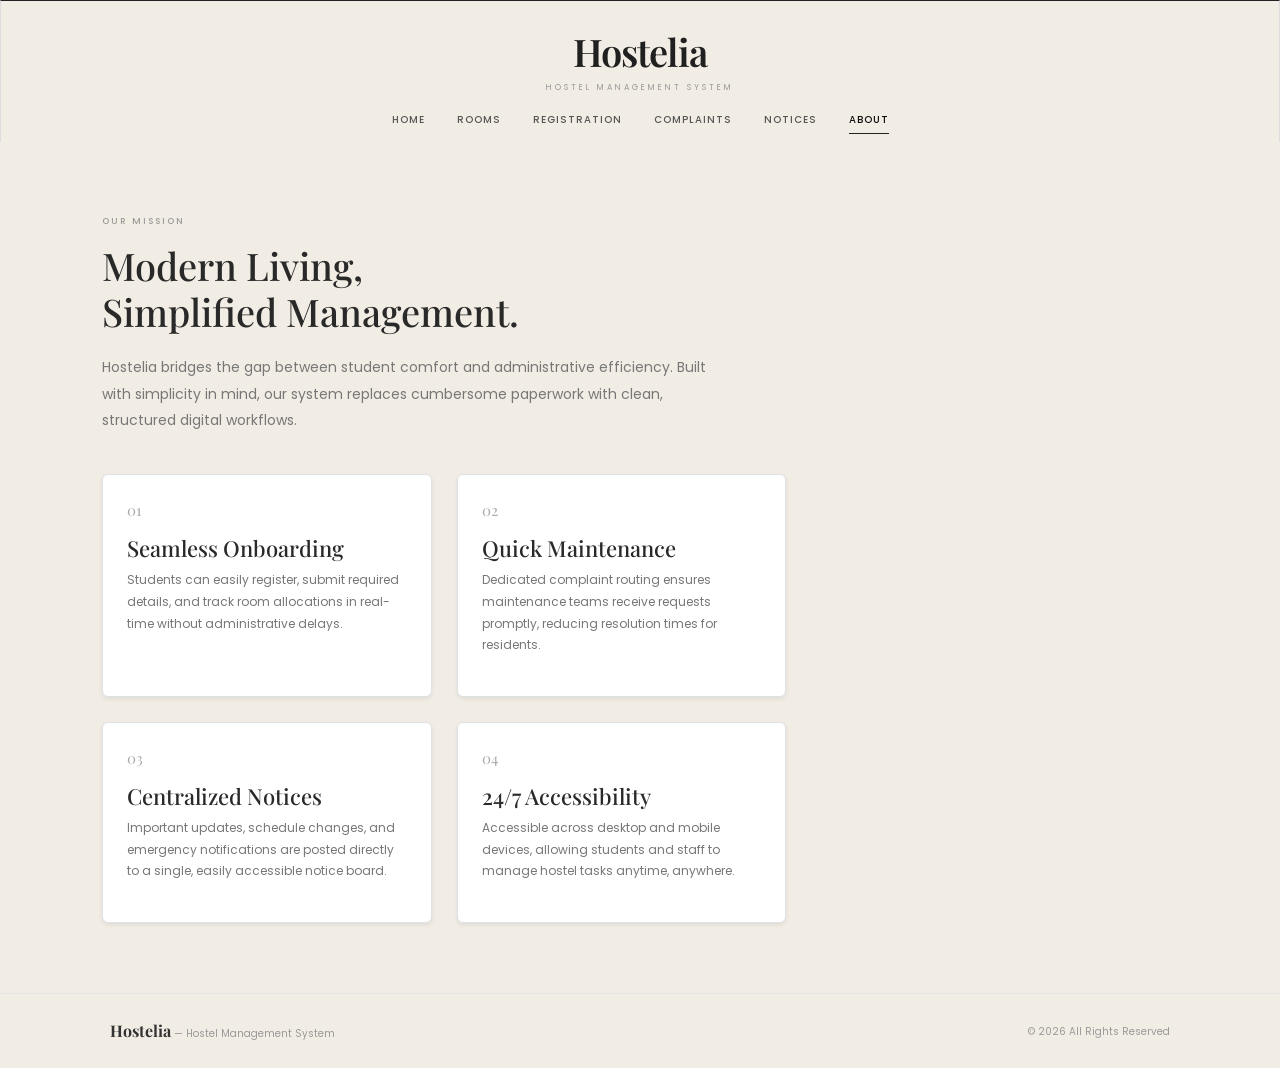
==== about.html @ 5755ddb9 "Initial commit" ====
<!DOCTYPE html>
<html lang="en">

<head>
    <meta charset="UTF-8">
    <meta name="viewport" content="width=device-width, initial-scale=1.0">
    <title>About Us | Hostelia</title>

    <!-- Bootstrap CSS -->
    <link href="https://cdn.jsdelivr.net/npm/bootstrap@5.3.3/dist/css/bootstrap.min.css" rel="stylesheet">

    <!-- Google Fonts -->
    <link rel="preconnect" href="https://fonts.googleapis.com">
    <link rel="preconnect" href="https://fonts.gstatic.com" crossorigin>
    <link href="https://fonts.googleapis.com/css2?family=Playfair+Display:wght@500;600;700&family=Poppins:wght@300;400;500;600&display=swap" rel="stylesheet">

    <!-- Custom CSS -->
    <link rel="stylesheet" href="css/style.css">
</head>

<body>

    <!-- Header -->
    <header class="site-header">
        <div class="logo">Hostelia</div>
        <p class="tagline">HOSTEL MANAGEMENT SYSTEM</p>

        <nav class="main-nav">
            <a href="index.html">HOME</a>
            <a href="rooms.html">ROOMS</a>
            <a href="registration.html">REGISTRATION</a>
            <a href="complaints.html">COMPLAINTS</a>
            <a href="notices.html">NOTICES</a>
            <a href="about.html" class="active">ABOUT</a>
        </nav>
    </header>

    <!-- Main Content -->
    <main class="container main-content">
        <div class="content-area w-100">
            <span class="section-label">OUR MISSION</span>
            <h2>Modern Living,<br>Simplified Management.</h2>
            <p class="intro-text">
                Hostelia bridges the gap between student comfort and administrative efficiency. Built with simplicity in mind, our system replaces cumbersome paperwork with clean, structured digital workflows.
            </p>

            <!-- Features Grid -->
            <div class="info-grid">
                <div class="info-box bg-white p-4 border rounded shadow-sm">
                    <span class="number">01</span>
                    <h3>Seamless Onboarding</h3>
                    <p>Students can easily register, submit required details, and track room allocations in real-time without administrative delays.</p>
                </div>

                <div class="info-box bg-white p-4 border rounded shadow-sm">
                    <span class="number">02</span>
                    <h3>Quick Maintenance</h3>
                    <p>Dedicated complaint routing ensures maintenance teams receive requests promptly, reducing resolution times for residents.</p>
                </div>

                <div class="info-box bg-white p-4 border rounded shadow-sm">
                    <span class="number">03</span>
                    <h3>Centralized Notices</h3>
                    <p>Important updates, schedule changes, and emergency notifications are posted directly to a single, easily accessible notice board.</p>
                </div>

                <div class="info-box bg-white p-4 border rounded shadow-sm">
                    <span class="number">04</span>
                    <h3>24/7 Accessibility</h3>
                    <p>Accessible across desktop and mobile devices, allowing students and staff to manage hostel tasks anytime, anywhere.</p>
                </div>
            </div>
        </div>
    </main>

    <!-- Footer -->
    <footer>
        <div class="footer-inner">
            <div>
                <strong>Hostelia</strong>
                <span> — Hostel Management System</span>
            </div>
            <div>
                © 2026 All Rights Reserved
            </div>
        </div>
    </footer>

    <!-- Scripts -->
    <script src="https://cdn.jsdelivr.net/npm/jquery@3.7.1/dist/jquery.min.js"></script>
    <script src="https://cdn.jsdelivr.net/npm/bootstrap@5.3.3/dist/js/bootstrap.bundle.min.js"></script>
    <script src="js/script.js"></script>
</body>

</html>
---- css/style.css ----
/* =========================================
   GENERAL
========================================= */

* {
    box-sizing: border-box;
}

/* Update global HTML & Body background to Sky Blue */
body {
    margin: 0;
    padding: 0;
    background-color: #f2ede4 !important; /* Richer, darker cream tone */
    color: #292929;
    font-family: 'Poppins', sans-serif;
}

/* Header background to match */
.site-header {
    background-color: #f2ede4 !important;
    text-align: center;
    padding-top: 22px;
    border-top: 1px solid #222;
    border-left: 1px solid #ddd;
    border-right: 1px solid #ddd;
}

/* Logo */

.logo {
    font-family: 'Playfair Display', serif;

    font-size: 38px;
    font-weight: 600;

    color: #202020;

    letter-spacing: -1px;
}


/* Small subtitle */

.tagline {
    font-size: 8px;

    letter-spacing: 3px;

    color: #999;

    margin-top: 2px;
    margin-bottom: 18px;
}


/* =========================================
   NAVIGATION
========================================= */

.main-nav {
    display: flex;
    justify-content: center;
    align-items: center;

    gap: 32px;

    padding-bottom: 15px;
}

.main-nav a {
    position: relative;

    text-decoration: none;

    color: #555;

    font-size: 10px;

    font-weight: 500;

    letter-spacing: 1px;

    transition: 0.3s;
}


/* Hover */

.main-nav a:hover {
    color: #111;
}


/* Active page */

.main-nav a.active {
    color: #111;
}


/* Small underline */

.main-nav a.active::after {

    content: "";

    position: absolute;

    left: 0;
    right: 0;

    bottom: -7px;

    height: 1px;

    background: #222;
}


/* =========================================
   HERO
========================================= */

.hero {

    position: relative;

    height: 440px;

    background-image: url("../images/hostel.jpg");

    background-size: cover;

    background-position: center;

    display: flex;

    align-items: center;

    justify-content: center;

    overflow: hidden;
}


/* Dark overlay */

.hero-overlay {

    position: absolute;

    inset: 0;

    background: rgba(0, 0, 0, 0.48);
}


/* Hero content */

.hero-content {

    position: relative;

    z-index: 2;

    text-align: center;

    color: white;

    width: 600px;

    padding: 35px 50px;

    border: 1px solid rgba(255, 255, 255, 0.55);

    background: rgba(0, 0, 0, 0.12);

    backdrop-filter: blur(1px);
}


/* Category */

.hero-category {

    font-size: 8px;

    letter-spacing: 3px;

    font-weight: 500;
}


/* Main heading */

.hero-content h1 {

    font-family: 'Playfair Display', serif;

    font-size: 42px;

    line-height: 1.15;

    font-weight: 500;

    margin: 15px 0;
}


/* Italic second line */

.hero-content h1 span {

    font-style: italic;
}


/* Description */

.hero-content p {

    font-size: 13px;

    font-weight: 300;

    max-width: 420px;

    margin: 0 auto 22px;

    line-height: 1.7;
}


/* Hero button */

.hero-button {

    display: inline-block;

    text-decoration: none;

    color: white;

    border: 1px solid rgba(255, 255, 255, 0.7);

    padding: 9px 22px;

    font-size: 9px;

    letter-spacing: 2px;

    transition: 0.3s;
}


.hero-button:hover {

    background: white;

    color: #222;
}


/* =========================================
   MAIN CONTENT
========================================= */

.main-content {

    display: grid;

    grid-template-columns: 2fr 1fr;

    gap: 60px;

    padding-top: 65px;

    padding-bottom: 70px;
}


/* =========================================
   LEFT CONTENT
========================================= */

.content-area {

    padding-left: 20px;
}


.section-label {

    font-size: 9px;

    letter-spacing: 2px;

    color: #999;

    font-weight: 500;
}


.content-area h2 {

    font-family: 'Playfair Display', serif;

    font-size: 38px;

    line-height: 1.2;

    font-weight: 500;

    margin-top: 12px;

    margin-bottom: 20px;
}


.intro-text {

    max-width: 620px;

    color: #777;

    font-size: 14px;

    line-height: 1.9;

    margin-bottom: 40px;
}


/* =========================================
   INFORMATION GRID
========================================= */

.info-grid {

    display: grid;

    grid-template-columns: 1fr 1fr;

    gap: 25px;
}


.info-box {

    border-top: 1px solid #ddd;

    padding-top: 20px;
}


.number {

    font-family: 'Playfair Display', serif;

    color: #aaa;

    font-size: 15px;
}


.info-box h3 {

    font-family: 'Playfair Display', serif;

    font-size: 22px;

    font-weight: 500;

    margin-top: 12px;
}


.info-box p {

    color: #777;

    font-size: 12px;

    line-height: 1.8;

    min-height: 65px;
}


.info-box a {

    color: #333;

    text-decoration: none;

    font-size: 9px;

    letter-spacing: 1.5px;

    font-weight: 600;

    transition: 0.3s;
}


.info-box a:hover {

    letter-spacing: 2px;
}


/* =========================================
   SIDEBAR
========================================= */

.sidebar-box,
.notice-box {
    background-color: #fcfbfa;
    border: 1px solid #e0dacf;
    padding: 25px;
    margin-bottom: 25px;
    box-shadow: 0 3px 15px rgba(0, 0, 0, 0.04);
}

.sidebar-line {

    width: 100%;

    height: 1px;

    background: #ddd;

    margin: 13px 0 20px;
}


.sidebar-box h3 {

    font-family: 'Playfair Display', serif;

    font-size: 22px;

    line-height: 1.4;

    font-weight: 500;

    margin-bottom: 15px;
}


.sidebar-box p,
.notice-box p {

    color: #777;

    font-size: 11px;

    line-height: 1.8;
}


.read-more,
.notice-box a {

    display: inline-block;

    margin-top: 10px;

    text-decoration: none;

    color: #333;

    font-size: 9px;

    letter-spacing: 1.5px;

    font-weight: 600;
}


.notice-box h4 {

    font-family: 'Playfair Display', serif;

    font-size: 19px;

    font-weight: 500;
}


/* =========================================
   FOOTER
========================================= */

footer {

    border-top: 1px solid #e5e5e5;

    padding: 25px 0;

    color: #999;

    font-size: 10px;
}


.footer-inner {

    max-width: 1100px;

    margin: auto;

    padding: 0 20px;

    display: flex;

    justify-content: space-between;

    align-items: center;
}


.footer-inner strong {

    color: #333;

    font-family: 'Playfair Display', serif;

    font-size: 16px;
}


/* =========================================
   RESPONSIVE
========================================= */

@media (max-width: 768px) {

    .main-nav {

        gap: 15px;

        flex-wrap: wrap;

        padding: 0 15px 15px;
    }


    .main-nav a {

        font-size: 8px;
    }


    .hero {

        height: 400px;
    }


    .hero-content {

        width: 90%;

        padding: 28px 20px;
    }


    .hero-content h1 {

        font-size: 32px;
    }


    .main-content {

        grid-template-columns: 1fr;

        gap: 40px;

        padding-top: 45px;
    }


    .content-area {

        padding-left: 0;
    }


    .info-grid {

        grid-template-columns: 1fr;
    }


    .footer-inner {

        flex-direction: column;

        gap: 10px;

        text-align: center;
    }
}
/* =========================================
   REGISTRATION FORM
========================================= */

.registration-form {
    max-width: 800px;
    margin-top: 35px;

    background: #fbf8f2;

    padding: 35px;

    border: 1px solid #ded4c7;

    box-shadow: 0 5px 20px rgba(70, 55, 40, 0.06);
}


/* Form labels */

.registration-form .form-label {
    color: #6f6254 !important;

    font-size: 11px;

    letter-spacing: 0.5px;
}


/* Input fields */

.registration-form .form-control,
.registration-form .form-select {

    border: 1px solid #d8cdbd;

    border-radius: 3px;

    background: #fffdf9;

    color: #40382f;

    font-family: 'Poppins', sans-serif;

    font-size: 13px;

    padding: 11px 12px;
}


/* Focus effect */

.registration-form .form-control:focus,
.registration-form .form-select:focus {

    border-color: #9b8870;

    box-shadow: 0 0 0 3px rgba(155, 136, 112, 0.12);
}


/* Textarea */

.registration-form textarea {
    resize: vertical;
}


/* Submit button */

.submit-btn {

    border: 1px solid #5d4c39;

    background: #5d4c39;

    color: #fffaf2;

    padding: 12px;

    font-family: 'Poppins', sans-serif;

    font-size: 10px;

    font-weight: 600;

    letter-spacing: 2px;

    transition: 0.3s;
}


.submit-btn:hover {

    background: #40382f;

    border-color: #40382f;

    letter-spacing: 2.5px;
}


/* Success message */

.success-message {

    display: none;

    max-width: 800px;

    margin-top: 20px;

    padding: 14px;

    text-align: center;

    border: 1px solid #c9bda9;

    background: #eee7dc;

    color: #5d4c39;

    font-size: 12px;
}


/* Mobile */

@media (max-width: 768px) {

    .registration-form {
        padding: 22px;
    }

}
/* ================= SUCCESS PAGE ================= */

.success-page {
    max-width: 800px;
    margin: 80px auto;
    padding: 60px 40px;
    text-align: center;
    background: #fbf8f2;
    border: 1px solid #d8cfc2;
}

.success-page h1 {
    font-family: "Playfair Display", serif;
    font-size: 46px;
    color: #40382f;
    margin: 20px 0;
}

.success-page p {
    font-size: 15px;
    color: #75695d;
    margin-bottom: 8px;
}

.success-buttons {
    margin-top: 35px;
}

.success-buttons .hero-button {
    display: inline-block;
    text-decoration: none;
}

.success-link {
    display: block;
    margin-top: 25px;
    color: #5d4c39;
    text-decoration: none;
    font-size: 13px;
    letter-spacing: 1px;
}

.success-link:hover {
    text-decoration: underline;
}
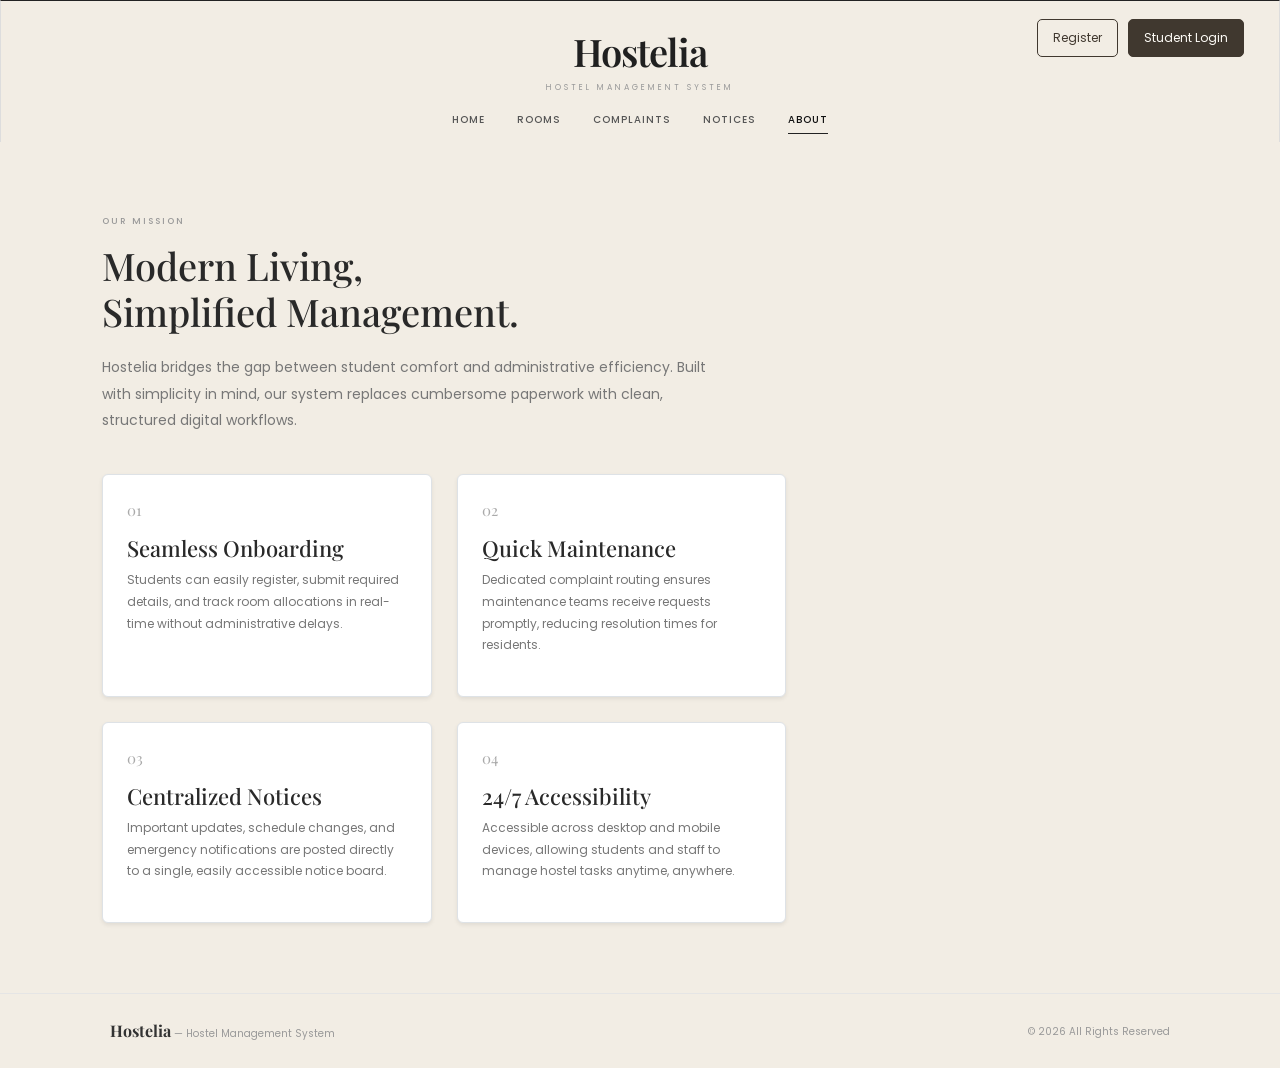
==== commit d1cc3179: "New features added" ====
--- a/about.html
+++ b/about.html
@@ -24,13 +24,16 @@
     <header class="site-header">
         <div class="logo">Hostelia</div>
         <p class="tagline">HOSTEL MANAGEMENT SYSTEM</p>
+        <div class="header-auth">
+    <a href="registration.html" class="auth-register">Register</a>
+    <a href="login.php" class="auth-login">Student Login</a>
+</div>
 
         <nav class="main-nav">
-            <a href="index.html">HOME</a>
-            <a href="rooms.html">ROOMS</a>
-            <a href="registration.html">REGISTRATION</a>
+            <a href="index.php">HOME</a>
+            <a href="rooms.php">ROOMS</a>
             <a href="complaints.html">COMPLAINTS</a>
-            <a href="notices.html">NOTICES</a>
+            <a href="notices.php">NOTICES</a>
             <a href="about.html" class="active">ABOUT</a>
         </nav>
     </header>
--- a/css/style.css
+++ b/css/style.css
@@ -782,4 +782,205 @@
 
 .success-link:hover {
     text-decoration: underline;
-}+}
+
+
+/* Hostelia header login and registration buttons */
+.site-header {
+    position: relative;
+}
+
+.site-header .header-auth {
+    position: absolute;
+    top: 18px;
+    right: 35px;
+    display: flex;
+    gap: 10px;
+    align-items: center;
+    margin: 0;
+    z-index: 20;
+}
+
+.site-header .header-auth a {
+    display: inline-block;
+    padding: 9px 15px;
+    border-radius: 5px;
+    border: 1px solid #40382f;
+    font-family: 'Poppins', sans-serif;
+    font-size: 12px;
+    text-decoration: none;
+    white-space: nowrap;
+}
+
+.site-header .header-auth .auth-register {
+    background: transparent;
+    color: #40382f;
+}
+
+.site-header .header-auth .auth-login {
+    background: #40382f;
+    color: #fffdf8;
+}
+
+.site-header .header-auth a:hover {
+    background: #6a5540;
+    color: white;
+}
+
+@media (max-width: 768px) {
+    .site-header .header-auth {
+        position: static;
+        justify-content: center;
+        margin: 12px auto 16px;
+        flex-wrap: wrap;
+    }
+}
+
+.home-logo {
+    display: inline-block;
+    color: #40382f;
+    text-decoration: none;
+}
+
+.home-logo:hover {
+    color: #5d4c39;
+}
+
+/* Logged-in student profile */
+.header-auth .profile-link {
+    display: flex;
+    align-items: center;
+    gap: 9px;
+    padding: 5px 10px 5px 5px;
+    border: 1px solid #d8cfc2;
+    border-radius: 30px;
+    color: #40382f;
+    text-decoration: none;
+    background: #fffdf8;
+}
+
+.profile-avatar {
+    width: 38px;
+    height: 38px;
+    display: flex;
+    align-items: center;
+    justify-content: center;
+    border-radius: 50%;
+    background: #40382f;
+    color: #fffdf8;
+    font-size: 16px;
+    font-weight: 600;
+}
+
+.profile-name {
+    max-width: 130px;
+    overflow: hidden;
+    text-overflow: ellipsis;
+    white-space: nowrap;
+    font-size: 13px;
+}
+
+@media (max-width: 768px) {
+    .header-auth .profile-link {
+        justify-content: center;
+    }
+}
+.site-header .logo,
+.site-header .logo:hover,
+.site-header .logo:focus {
+    text-decoration: none !important;
+    border-bottom: none !important;
+}
+
+/* Profile dropdown */
+.header-auth {
+    position: relative;
+}
+
+.profile-menu {
+    position: relative;
+}
+
+.profile-trigger {
+    display: flex;
+    align-items: center;
+    gap: 9px;
+    cursor: pointer;
+    list-style: none;
+    padding: 6px 10px;
+    border-radius: 30px;
+    transition: background 0.2s ease;
+}
+
+.profile-trigger::-webkit-details-marker {
+    display: none;
+}
+
+.profile-trigger:hover {
+    background: #f2e8da;
+}
+
+.profile-avatar {
+    width: 38px;
+    height: 38px;
+    border-radius: 50%;
+    display: inline-flex;
+    align-items: center;
+    justify-content: center;
+    background: #765337;
+    color: #fff;
+    font-weight: 600;
+}
+
+.profile-name {
+    color: #4b3525;
+    font-size: 14px;
+    font-weight: 500;
+}
+
+.profile-arrow {
+    color: #765337;
+    font-size: 15px;
+}
+
+.profile-dropdown {
+    position: absolute;
+    top: calc(100% + 10px);
+    right: 0;
+    width: 190px;
+    padding: 8px;
+    background: #fffdf8;
+    border: 1px solid #e8ddce;
+    border-radius: 12px;
+    box-shadow: 0 8px 24px rgba(45, 30, 18, 0.14);
+    z-index: 1000;
+}
+
+.profile-dropdown a {
+    display: block;
+    padding: 11px 12px;
+    border-radius: 7px;
+    color: #4b3525;
+    text-decoration: none;
+    font-size: 14px;
+}
+
+.profile-dropdown a:hover {
+    background: #f3eadf;
+}
+
+.profile-dropdown .logout-option {
+    color: #a33d32;
+}
+
+.profile-dropdown .dropdown-divider {
+    height: 1px;
+    margin: 5px 0;
+    background: #e8ddce;
+}
+
+@media (max-width: 600px) {
+    .profile-name {
+        display: none;
+    }
+}
